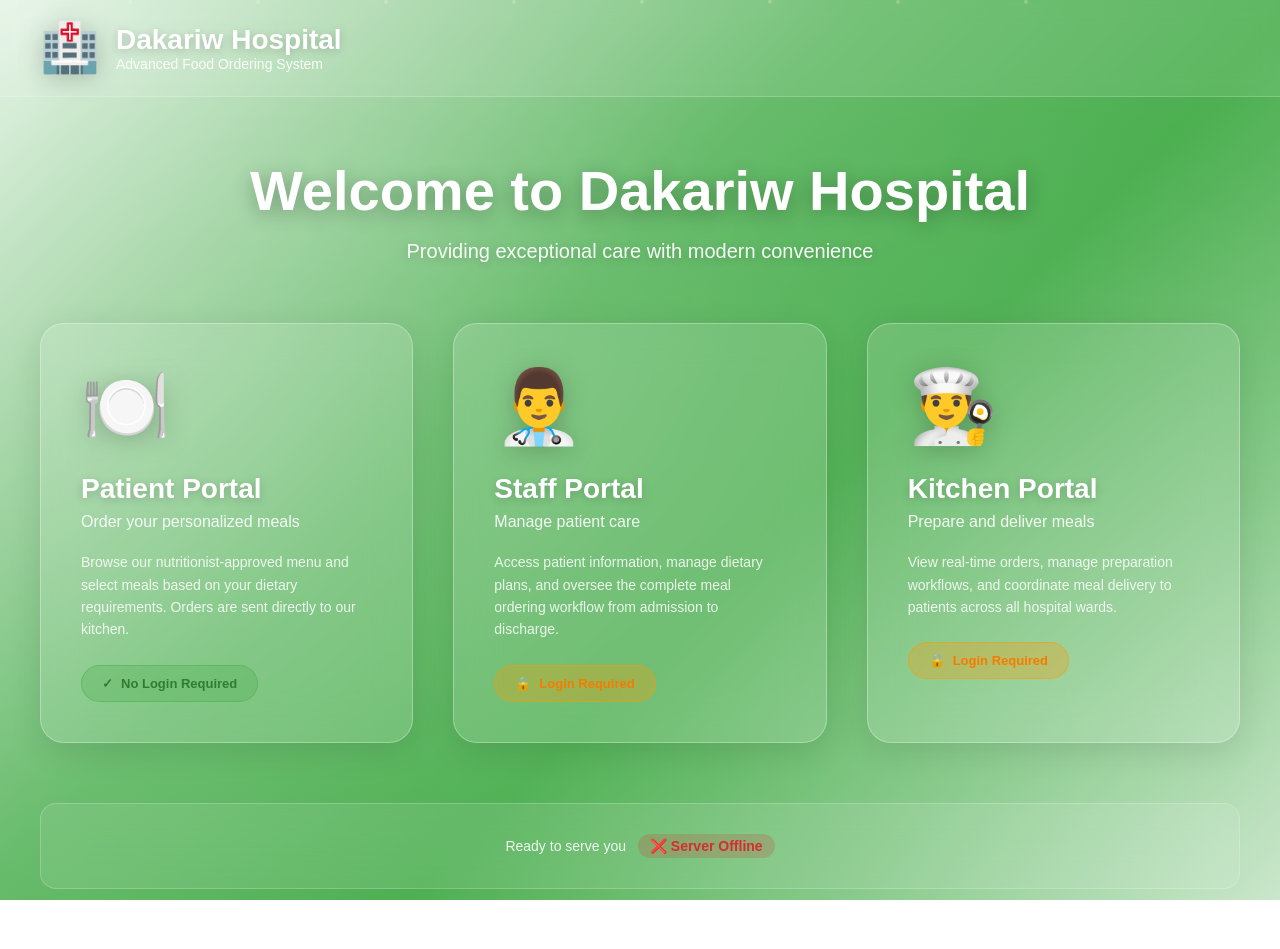
==== templates/index.html @ 8fb474da "Initial commit - Hospital Meal Planner" ====
<!doctype html>
<html lang="en">
<head>
  <meta charset="utf-8" />
  <meta name="viewport" content="width=device-width, initial-scale=1" />
  <title>Dakariw Hospital - Food Ordering System</title>
  <link rel="stylesheet" href="./styles.css" />
  <style>
    * {
      margin: 0;
      padding: 0;
      box-sizing: border-box;
    }

    body {
      font-family: -apple-system, BlinkMacSystemFont, 'Segoe UI', Roboto, Oxygen, Ubuntu, Cantarell, sans-serif;
      min-height: 100vh;
      overflow-x: hidden;
      position: relative;
    }

    /* Beautiful Medical Gradient Background - Green & White */
    body::before {
      content: '';
      position: fixed;
      top: 0;
      left: 0;
      width: 100%;
      height: 100%;
      background: linear-gradient(135deg, 
        #e8f5e9 0%,
        #a5d6a7 20%,
        #66bb6a 40%,
        #4caf50 60%,
        #81c784 80%,
        #c8e6c9 100%
      );
      z-index: -2;
      animation: gradientShift 15s ease infinite;
    }

    @keyframes gradientShift {
      0%, 100% {
        background: linear-gradient(135deg, 
          #e8f5e9 0%,
          #a5d6a7 20%,
          #66bb6a 40%,
          #4caf50 60%,
          #81c784 80%,
          #c8e6c9 100%
        );
      }
      25% {
        background: linear-gradient(135deg, 
          #c8e6c9 0%,
          #81c784 20%,
          #4caf50 40%,
          #66bb6a 60%,
          #a5d6a7 80%,
          #e8f5e9 100%
        );
      }
      50% {
        background: linear-gradient(135deg, 
          #a5d6a7 0%,
          #c8e6c9 20%,
          #e8f5e9 40%,
          #81c784 60%,
          #4caf50 80%,
          #66bb6a 100%
        );
      }
      75% {
        background: linear-gradient(135deg, 
          #4caf50 0%,
          #66bb6a 20%,
          #81c784 40%,
          #a5d6a7 60%,
          #c8e6c9 80%,
          #e8f5e9 100%
        );
      }
    }

    /* Overlay with subtle pattern */
    body::after {
      content: '';
      position: fixed;
      top: 0;
      left: 0;
      width: 100%;
      height: 100%;
      background: 
        radial-gradient(circle at 20% 50%, rgba(255, 255, 255, 0.1) 0%, transparent 50%),
        radial-gradient(circle at 80% 80%, rgba(255, 255, 255, 0.1) 0%, transparent 50%);
      z-index: -1;
    }

    /* Floating particles */
    .particles {
      position: fixed;
      top: 0;
      left: 0;
      width: 100%;
      height: 100%;
      z-index: 0;
      pointer-events: none;
    }

    .particle {
      position: absolute;
      width: 4px;
      height: 4px;
      background: rgba(255, 255, 255, 0.5);
      border-radius: 50%;
      animation: float 20s infinite;
    }

    @keyframes float {
      0%, 100% {
        transform: translateY(0) translateX(0);
        opacity: 0;
      }
      10% {
        opacity: 1;
      }
      90% {
        opacity: 1;
      }
      100% {
        transform: translateY(-100vh) translateX(100px);
        opacity: 0;
      }
    }

    .particle:nth-child(1) { left: 10%; animation-delay: 0s; animation-duration: 15s; }
    .particle:nth-child(2) { left: 20%; animation-delay: 2s; animation-duration: 18s; }
    .particle:nth-child(3) { left: 30%; animation-delay: 4s; animation-duration: 20s; }
    .particle:nth-child(4) { left: 40%; animation-delay: 1s; animation-duration: 16s; }
    .particle:nth-child(5) { left: 50%; animation-delay: 3s; animation-duration: 19s; }
    .particle:nth-child(6) { left: 60%; animation-delay: 5s; animation-duration: 17s; }
    .particle:nth-child(7) { left: 70%; animation-delay: 2.5s; animation-duration: 21s; }
    .particle:nth-child(8) { left: 80%; animation-delay: 4.5s; animation-duration: 14s; }

    /* Header */
    .header {
      position: relative;
      z-index: 10;
      padding: 20px 40px;
      background: rgba(255, 255, 255, 0.1);
      backdrop-filter: blur(10px);
      border-bottom: 1px solid rgba(255, 255, 255, 0.2);
    }

    .brand {
      display: flex;
      align-items: center;
      gap: 16px;
    }

    .logo {
      font-size: 48px;
      filter: drop-shadow(0 4px 12px rgba(0, 0, 0, 0.2));
    }

    .brand-text h1 {
      color: white;
      font-size: 28px;
      font-weight: 700;
      text-shadow: 0 2px 10px rgba(0, 0, 0, 0.2);
    }

    .brand-text p {
      color: rgba(255, 255, 255, 0.9);
      font-size: 14px;
    }

    /* Main Container */
    .main-container {
      position: relative;
      z-index: 1;
      max-width: 1400px;
      margin: 0 auto;
      padding: 60px 40px;
    }

    /* Hero Section */
    .hero {
      text-align: center;
      margin-bottom: 60px;
      animation: fadeInUp 0.8s ease;
    }

    @keyframes fadeInUp {
      from {
        opacity: 0;
        transform: translateY(30px);
      }
      to {
        opacity: 1;
        transform: translateY(0);
      }
    }

    .hero h1 {
      font-size: 56px;
      font-weight: 800;
      color: white;
      margin-bottom: 16px;
      text-shadow: 0 4px 20px rgba(0, 0, 0, 0.3);
      line-height: 1.2;
    }

    .hero p {
      font-size: 20px;
      color: rgba(255, 255, 255, 0.95);
      text-shadow: 0 2px 10px rgba(0, 0, 0, 0.2);
    }

    /* Portal Cards Container */
    .portals-container {
      display: grid;
      grid-template-columns: repeat(auto-fit, minmax(350px, 1fr));
      gap: 40px;
      margin-bottom: 60px;
    }

    /* Portal Card - Glass Morphism */
    .portal-card {
      position: relative;
      background: rgba(255, 255, 255, 0.15);
      backdrop-filter: blur(20px);
      border-radius: 24px;
      padding: 40px;
      border: 1px solid rgba(255, 255, 255, 0.3);
      box-shadow: 0 8px 32px rgba(0, 0, 0, 0.1);
      transition: all 0.4s cubic-bezier(0.175, 0.885, 0.32, 1.275);
      cursor: pointer;
      text-decoration: none;
      display: block;
      overflow: hidden;
      animation: fadeInUp 0.8s ease;
    }

    .portal-card:nth-child(1) { animation-delay: 0.1s; }
    .portal-card:nth-child(2) { animation-delay: 0.2s; }
    .portal-card:nth-child(3) { animation-delay: 0.3s; }

    .portal-card::before {
      content: '';
      position: absolute;
      top: 0;
      left: 0;
      width: 100%;
      height: 100%;
      background: linear-gradient(135deg, rgba(255, 255, 255, 0.1), rgba(255, 255, 255, 0));
      opacity: 0;
      transition: opacity 0.4s ease;
    }

    .portal-card:hover {
      transform: translateY(-12px) scale(1.02);
      box-shadow: 0 20px 60px rgba(0, 0, 0, 0.3);
      border-color: rgba(255, 255, 255, 0.5);
    }

    .portal-card:hover::before {
      opacity: 1;
    }

    .portal-icon {
      font-size: 72px;
      margin-bottom: 24px;
      display: block;
      transition: transform 0.4s ease;
      filter: drop-shadow(0 4px 12px rgba(0, 0, 0, 0.2));
    }

    .portal-card:hover .portal-icon {
      transform: scale(1.1) rotate(5deg);
    }

    .portal-title {
      font-size: 28px;
      font-weight: 700;
      color: white;
      margin-bottom: 8px;
      text-shadow: 0 2px 10px rgba(0, 0, 0, 0.2);
    }

    .portal-subtitle {
      font-size: 16px;
      color: rgba(255, 255, 255, 0.9);
      margin-bottom: 20px;
    }

    .portal-description {
      font-size: 14px;
      color: rgba(255, 255, 255, 0.85);
      line-height: 1.6;
      margin-bottom: 24px;
    }

    .portal-badge {
      display: inline-flex;
      align-items: center;
      gap: 8px;
      padding: 10px 20px;
      border-radius: 30px;
      font-size: 13px;
      font-weight: 600;
      transition: all 0.3s ease;
    }

    .badge-success {
      background: rgba(76, 175, 80, 0.3);
      color: #2e7d32;
      border: 1px solid rgba(76, 175, 80, 0.5);
    }

    .badge-warning {
      background: rgba(255, 152, 0, 0.3);
      color: #f57c00;
      border: 1px solid rgba(255, 152, 0, 0.5);
    }

    .portal-card:hover .portal-badge {
      transform: translateX(4px);
    }

    /* Features Section */
    .features {
      background: rgba(255, 255, 255, 0.1);
      backdrop-filter: blur(20px);
      border-radius: 24px;
      padding: 50px;
      border: 1px solid rgba(255, 255, 255, 0.2);
      margin-bottom: 40px;
      animation: fadeInUp 0.8s ease 0.4s backwards;
    }

    .features-title {
      text-align: center;
      font-size: 32px;
      font-weight: 700;
      color: white;
      margin-bottom: 40px;
      text-shadow: 0 2px 10px rgba(0, 0, 0, 0.2);
    }

    .features-grid {
      display: grid;
      grid-template-columns: repeat(auto-fit, minmax(280px, 1fr));
      gap: 30px;
    }

    .feature-item {
      text-align: center;
      padding: 30px;
      background: rgba(255, 255, 255, 0.05);
      border-radius: 16px;
      border: 1px solid rgba(255, 255, 255, 0.1);
      transition: all 0.3s ease;
    }

    .feature-item:hover {
      background: rgba(255, 255, 255, 0.1);
      transform: translateY(-4px);
    }

    .feature-icon {
      font-size: 48px;
      margin-bottom: 16px;
      filter: drop-shadow(0 4px 8px rgba(0, 0, 0, 0.2));
    }

    .feature-item h3 {
      font-size: 18px;
      font-weight: 600;
      color: white;
      margin-bottom: 8px;
    }

    .feature-item p {
      font-size: 14px;
      color: rgba(255, 255, 255, 0.8);
      line-height: 1.6;
    }

    /* Status Footer */
    .status-footer {
      text-align: center;
      padding: 30px;
      background: rgba(255, 255, 255, 0.1);
      backdrop-filter: blur(20px);
      border-radius: 16px;
      border: 1px solid rgba(255, 255, 255, 0.2);
      animation: fadeInUp 0.8s ease 0.5s backwards;
    }

    .status-footer p {
      color: rgba(255, 255, 255, 0.9);
      font-size: 14px;
    }

    #apiStatus {
      font-weight: 600;
      padding: 4px 12px;
      border-radius: 12px;
      display: inline-block;
      margin-left: 8px;
    }

    .status-connected {
      color: #2e7d32;
      background: rgba(76, 175, 80, 0.2);
    }

    .status-error {
      color: #d32f2f;
      background: rgba(211, 47, 47, 0.2);
    }

    /* Responsive Design */
    @media (max-width: 768px) {
      .hero h1 {
        font-size: 36px;
      }

      .hero p {
        font-size: 16px;
      }

      .portals-container {
        grid-template-columns: 1fr;
        gap: 24px;
      }

      .features {
        padding: 30px 20px;
      }

      .features-grid {
        grid-template-columns: 1fr;
      }

      .main-container {
        padding: 40px 20px;
      }
    }
  </style>
</head>
<body>
  <!-- Floating Particles -->
  <div class="particles">
    <div class="particle"></div>
    <div class="particle"></div>
    <div class="particle"></div>
    <div class="particle"></div>
    <div class="particle"></div>
    <div class="particle"></div>
    <div class="particle"></div>
    <div class="particle"></div>
  </div>

  <!-- Header -->
  <header class="header">
    <div class="brand">
      <div class="logo">🏥</div>
      <div class="brand-text">
        <h1>Dakariw Hospital</h1>
        <p>Advanced Food Ordering System</p>
      </div>
    </div>
  </header>

  <!-- Main Container -->
  <main class="main-container">
    <!-- Hero Section -->
    <div class="hero">
      <h1>Welcome to Dakariw Hospital</h1>
      <p>Providing exceptional care with modern convenience</p>
    </div>

    <!-- Portal Cards -->
    <div class="portals-container">
      <!-- Patient Portal -->
      <a href="/patient-login" class="portal-card">
        <span class="portal-icon">🍽️</span>
        <h2 class="portal-title">Patient Portal</h2>
        <p class="portal-subtitle">Order your personalized meals</p>
        <p class="portal-description">
          Browse our nutritionist-approved menu and select meals based on your dietary requirements. Orders are sent directly to our kitchen.
        </p>
        <span class="portal-badge badge-success">
          <span>✓</span>
          <span>No Login Required</span>
        </span>
      </a>

      <!-- Staff Portal -->
      <a href="/staff-login" class="portal-card">
        <span class="portal-icon">👨‍⚕️</span>
        <h2 class="portal-title">Staff Portal</h2>
        <p class="portal-subtitle">Manage patient care</p>
        <p class="portal-description">
          Access patient information, manage dietary plans, and oversee the complete meal ordering workflow from admission to discharge.
        </p>
        <span class="portal-badge badge-warning">
          <span>🔒</span>
          <span>Login Required</span>
        </span>
      </a>

      <!-- Kitchen Portal -->
      <a href="/kitchen-login" class="portal-card">
        <span class="portal-icon">👨‍🍳</span>
        <h2 class="portal-title">Kitchen Portal</h2>
        <p class="portal-subtitle">Prepare and deliver meals</p>
        <p class="portal-description">
          View real-time orders, manage preparation workflows, and coordinate meal delivery to patients across all hospital wards.
        </p>
        <span class="portal-badge badge-warning">
          <span>🔒</span>
          <span>Login Required</span>
        </span>
      </a>
    </div>

    <!-- Status Footer -->
    <div class="status-footer">
      <p>
        Ready to serve you 
        <span id="apiStatus">Checking...</span>
      </p>
    </div>
  </main>

  <script>
    const API_BASE = "http://localhost:5001";
    
    async function checkAPI() {
      const statusEl = document.getElementById("apiStatus");
      try {
        const res = await fetch(`${API_BASE}/api/patients`);
        if (res.ok) {
          statusEl.textContent = "✅ Online";
          statusEl.className = "status-connected";
        } else {
          throw new Error("Not OK");
        }
      } catch (e) {
        statusEl.textContent = "❌ Server Offline";
        statusEl.className = "status-error";
      }
    }
    
    checkAPI();
    setInterval(checkAPI, 5000);
  </script>
</body>
</html>
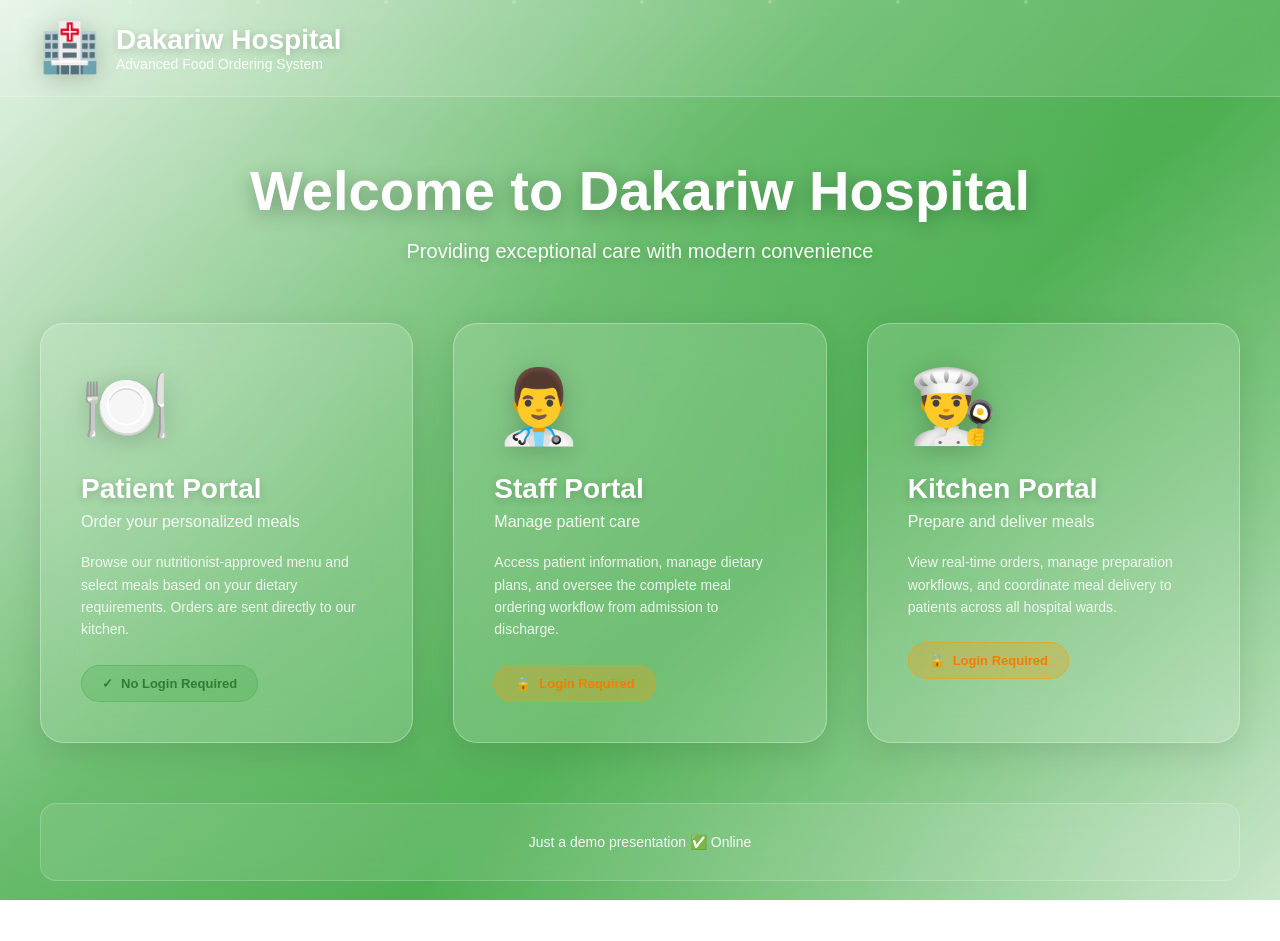
==== commit 1c5073d2: "Update status footer message in index.html" ====
--- a/templates/index.html
+++ b/templates/index.html
@@ -530,8 +530,7 @@
     <!-- Status Footer -->
     <div class="status-footer">
       <p>
-        Ready to serve you 
-        <span id="apiStatus">Checking...</span>
+        Just a demo presentation ✅ Online
       </p>
     </div>
   </main>
